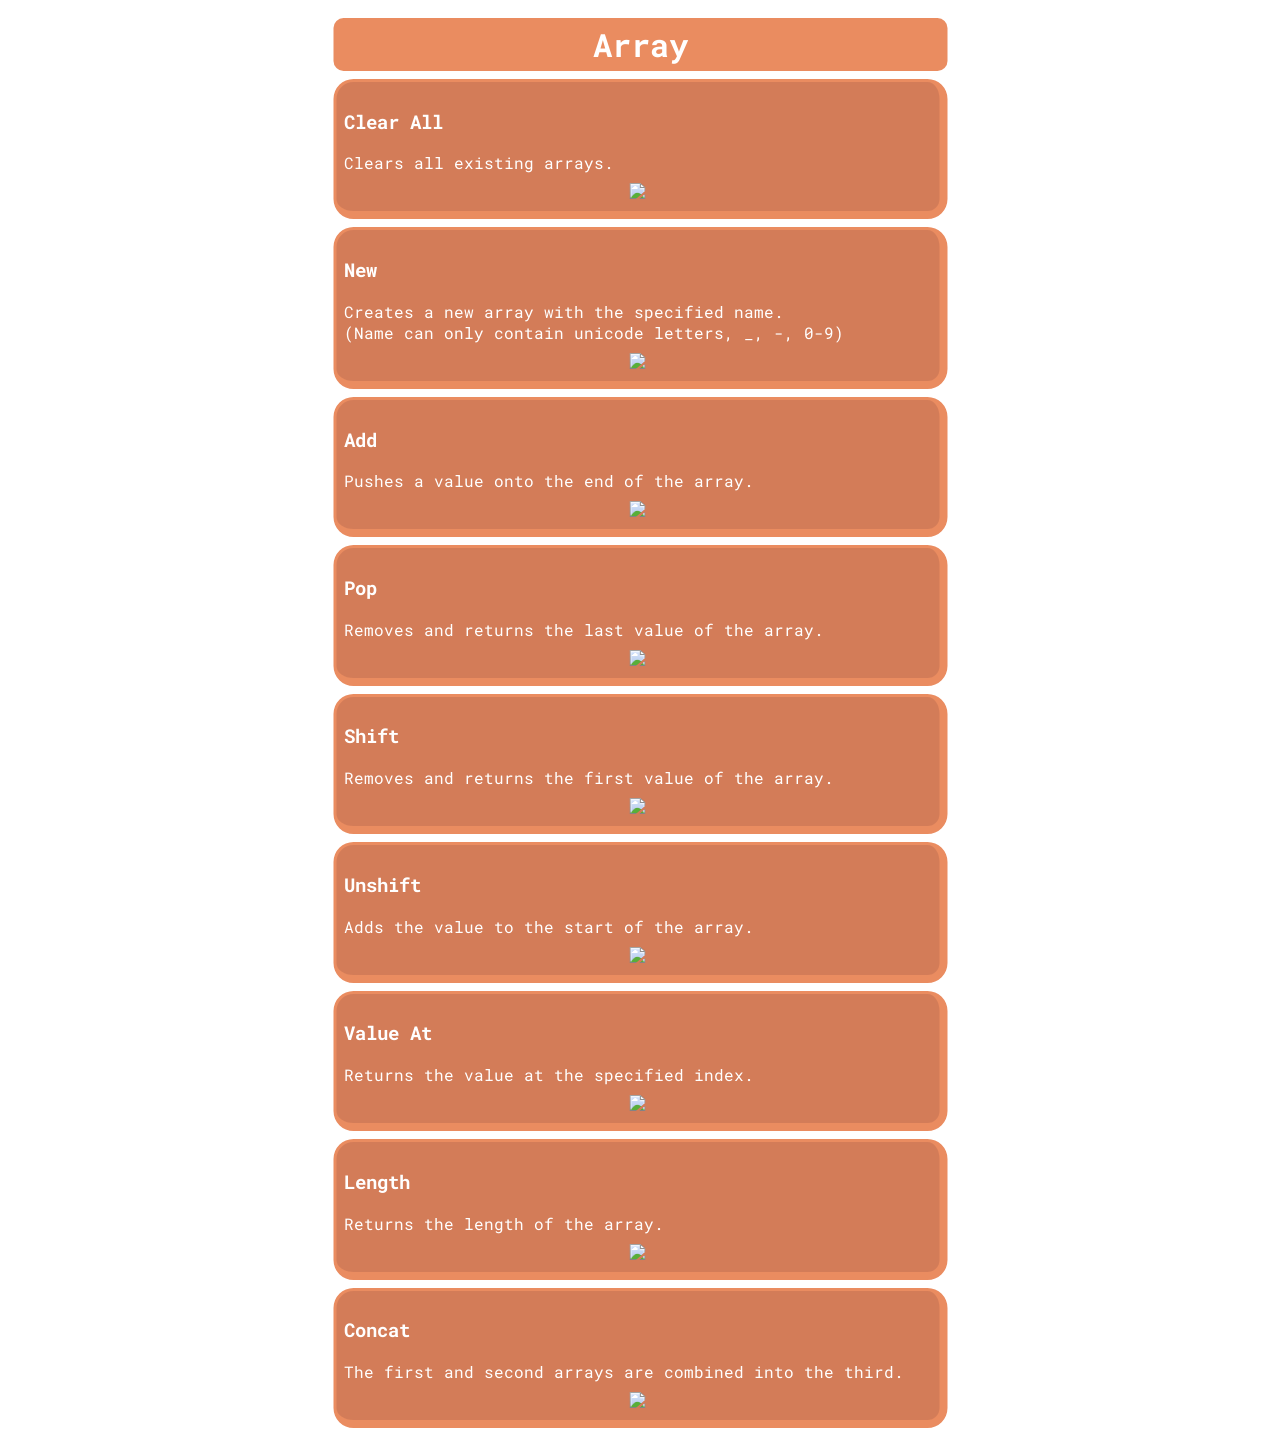
==== Documentation/Category/Array.html @ 602702c6 "Sorted files" ====
<!DOCTYPE html>
<html lang="en" dir="ltr">
  <head>
    <meta charset="utf-8">
    <title>Array</title>
    <link href="https://fonts.googleapis.com/css2?family=Roboto+Mono&display=swap" rel="stylesheet">
    <style>
      :root {
        --selection: #D37C58;
        --light: #EA8C60;
        --dark: #D37C58;
      }

      ::selection {
        color: var(--selection);
        background: #FFFFFFaa;
      }

      ::-moz-selection {
        color: var(--selection);
        background: #FFFFFFaa;
      }

      * {
        position: relative;
        color: white;
        font-family: 'Roboto Mono', monospace;
      }

      body {
        background-color: #195A84;
        background: url('https://raw.githubusercontent.com/DeltaBlock/DeltaBlock/main/Wiki/assets/grid.PNG');
        background-repeat: repeat;
      }

      .main {
        position: absolute;
        width: fit-content;
        height: fit-content;
        left: 50%;
        transform: translateX(-50%);

        display: flex;
        flex-direction: column;
        align-items: center;

        padding: 10px;
      }

      .main > * {
        min-width: fit-content;
        width: 100%;
      }

      .main > *:not(:last-child) {
        margin-bottom: 8px;
      }


      /*
          Title
      */

      .title {
        width: calc(100% + 17px);

        background-color: var(--light);
        border-radius: 10px;

        padding: 5px;
      }

      .title > h1 {
        width: fit-content;
        left: 50%;
        transform: translateX(-50%);

        margin: 0;
      }


      /*
          Block
      */

      .block {
        background-color: var(--dark);

        border: 1px solid var(--light);
        border-width: 3px 8px 8px 3px;
        border-radius: 20px;

        padding: 8px;
      }

      .block > h1 {

      }

      .block > div {

      }

      .block > img {
        position: relative;
        left: 50%;
        transform: translateX(-50%);

        margin-top: 10px;
      }
    </style>
  </head>
  <body>
    <div class='main'>
      <div class='title'>
        <h1>Array</h1>
      </div>
      <div class='block' id='block_clear_all'>
        <h3>Clear All</h3>
        <div>Clears all existing arrays.</div>
        <img src='../assets/blocks/Array/Clear All.png'>
      </div>
      <div class='block' id='block_new'>
        <h3>New</h3>
        <div>Creates a new array with the specified name.<br>(Name can only contain unicode letters, _, -, 0-9)</div>
        <img src='../assets/blocks/Array/New.png'>
      </div>
      <div class='block' id='block_push'>
        <h3>Add</h3>
        <div>Pushes a value onto the end of the array.</div>
        <img src='../assets/blocks/Array/Push.png'>
      </div>
      <div class='block' id='block_pop'>
        <h3>Pop</h3>
        <div>Removes and returns the last value of the array.</div>
        <img src='../assets/blocks/Array/Pop.png'>
      </div>
      <div class='block' id='block_shift'>
        <h3>Shift</h3>
        <div>Removes and returns the first value of the array.</div>
        <img src='../assets/blocks/Array/Shift.png'>
      </div>
      <div class='block' id='block_unshift'>
        <h3>Unshift</h3>
        <div>Adds the value to the start of the array.</div>
        <img src='../assets/blocks/Array/Unshift.png'>
      </div>
      <div class='block' id='block_value_at'>
        <h3>Value At</h3>
        <div>Returns the value at the specified index.</div>
        <img src='../assets/blocks/Array/Value At.png'>
      </div>
      <div class='block' id='block_length'>
        <h3>Length</h3>
        <div>Returns the length of the array.</div>
        <img src='../assets/blocks/Array/Length.png'>
      </div>
      <div class='block' id='block_concat'>
        <h3>Concat</h3>
        <div>The first and second arrays are combined into the third.</div>
        <img src='../assets/blocks/Array/Concat.png'>
      </div>
    </div>
  </body>
</html>
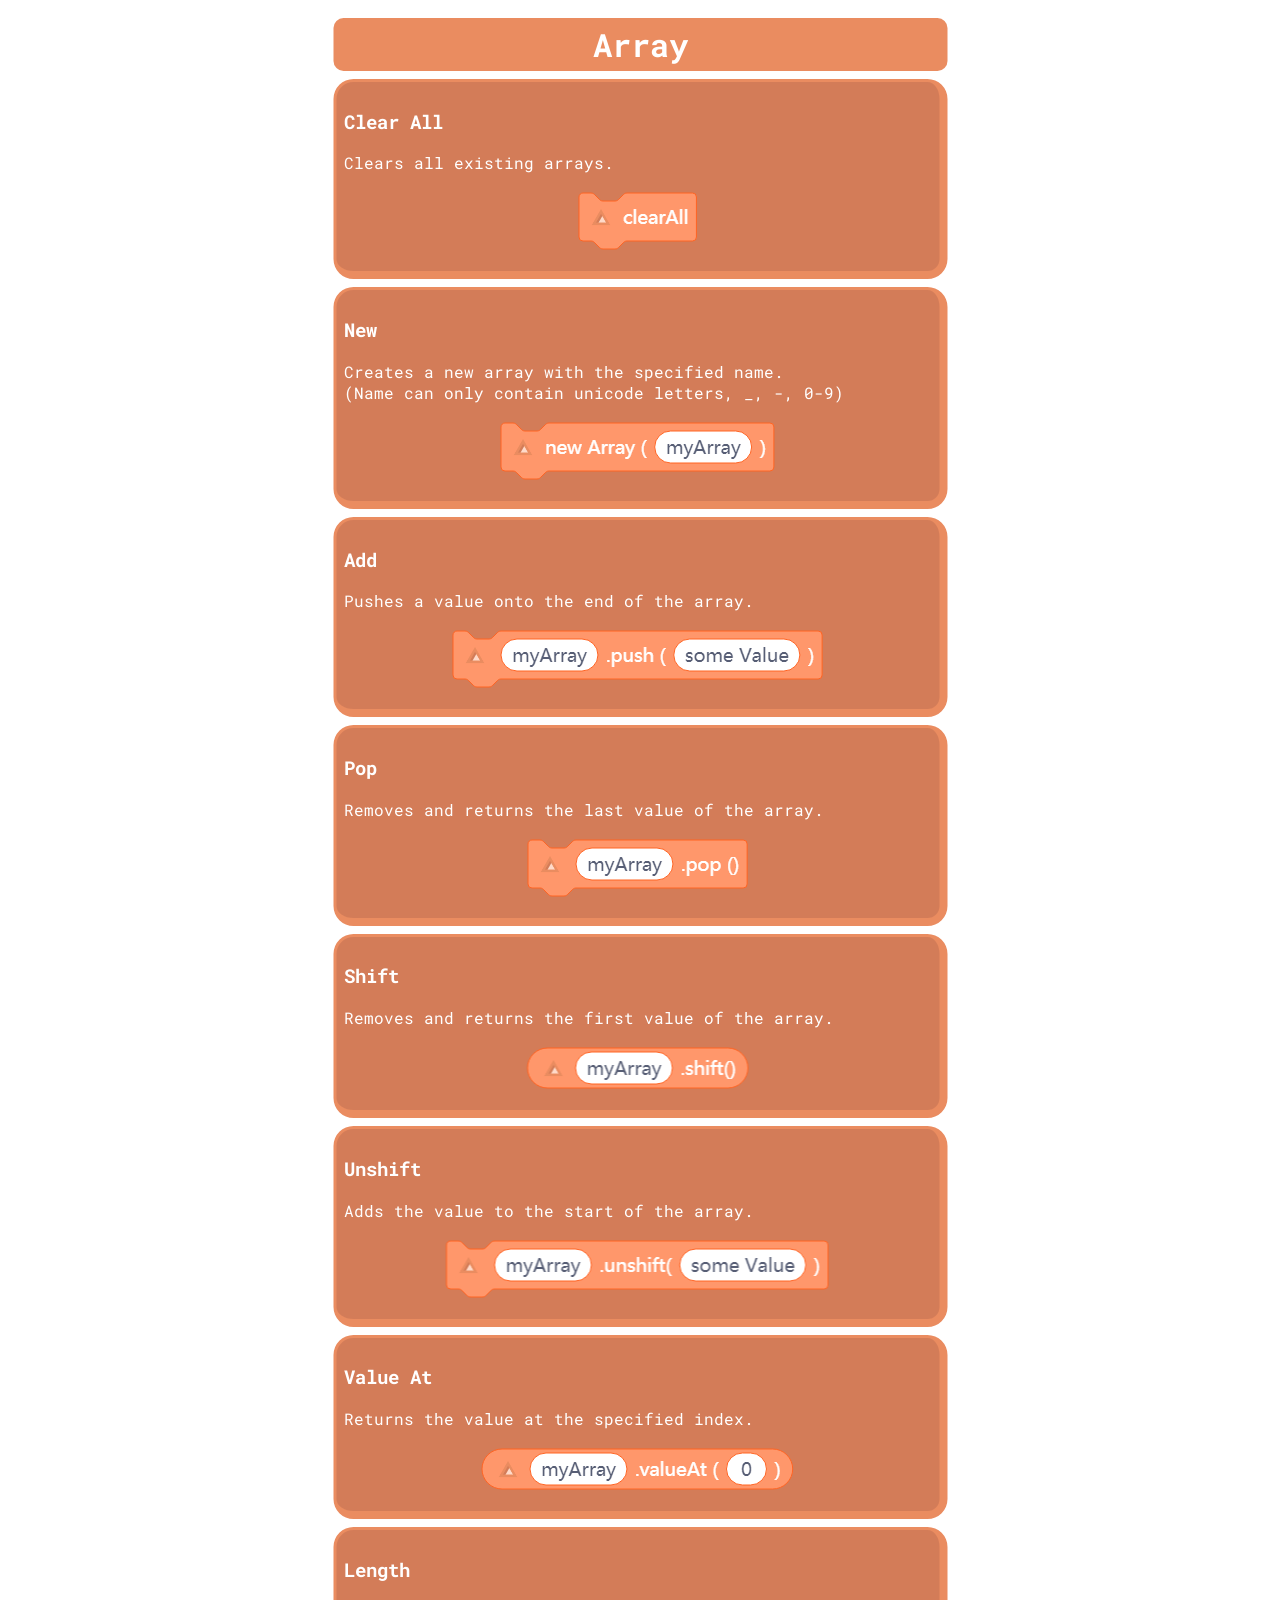
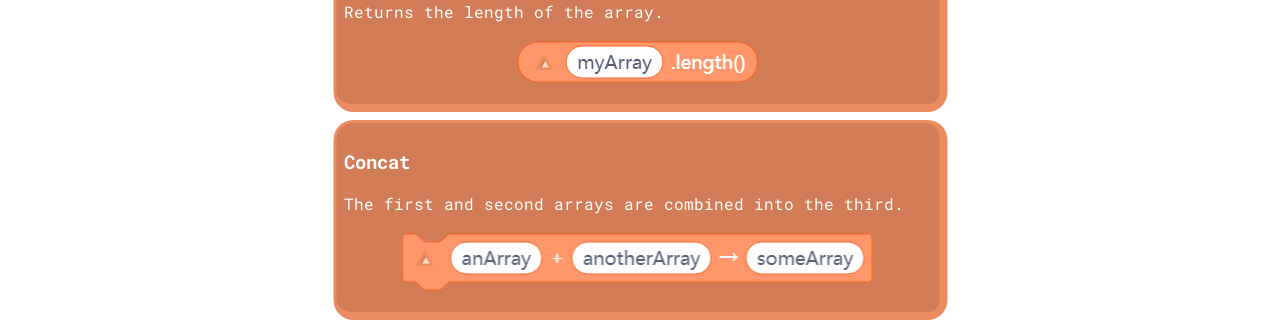
==== commit b7f81ee5: "Corrected asset paths" ====
--- a/Documentation/Category/Array.html
+++ b/Documentation/Category/Array.html
@@ -29,7 +29,7 @@
 
       body {
         background-color: #195A84;
-        background: url('https://raw.githubusercontent.com/DeltaBlock/DeltaBlock/main/Wiki/assets/grid.PNG');
+        background: url('https://raw.githubusercontent.com/DeltaBlock/DeltaBlock/main/Documentation/Assets/Grid.png');
         background-repeat: repeat;
       }
 
@@ -118,47 +118,47 @@
       <div class='block' id='block_clear_all'>
         <h3>Clear All</h3>
         <div>Clears all existing arrays.</div>
-        <img src='../assets/blocks/Array/Clear All.png'>
+        <img src='../Assets/Blocks/Array/Clear All.png'>
       </div>
       <div class='block' id='block_new'>
         <h3>New</h3>
         <div>Creates a new array with the specified name.<br>(Name can only contain unicode letters, _, -, 0-9)</div>
-        <img src='../assets/blocks/Array/New.png'>
+        <img src='../Assets/Blocks/Array/New.png'>
       </div>
       <div class='block' id='block_push'>
         <h3>Add</h3>
         <div>Pushes a value onto the end of the array.</div>
-        <img src='../assets/blocks/Array/Push.png'>
+        <img src='../Assets/Blocks/Array/Push.png'>
       </div>
       <div class='block' id='block_pop'>
         <h3>Pop</h3>
         <div>Removes and returns the last value of the array.</div>
-        <img src='../assets/blocks/Array/Pop.png'>
+        <img src='../Assets/Blocks/Array/Pop.png'>
       </div>
       <div class='block' id='block_shift'>
         <h3>Shift</h3>
         <div>Removes and returns the first value of the array.</div>
-        <img src='../assets/blocks/Array/Shift.png'>
+        <img src='../Assets/Blocks/Array/Shift.png'>
       </div>
       <div class='block' id='block_unshift'>
         <h3>Unshift</h3>
         <div>Adds the value to the start of the array.</div>
-        <img src='../assets/blocks/Array/Unshift.png'>
+        <img src='../Assets/Blocks/Array/Unshift.png'>
       </div>
       <div class='block' id='block_value_at'>
         <h3>Value At</h3>
         <div>Returns the value at the specified index.</div>
-        <img src='../assets/blocks/Array/Value At.png'>
+        <img src='../Assets/Blocks/Array/Value At.png'>
       </div>
       <div class='block' id='block_length'>
         <h3>Length</h3>
         <div>Returns the length of the array.</div>
-        <img src='../assets/blocks/Array/Length.png'>
+        <img src='../Assets/Blocks/Array/Length.png'>
       </div>
       <div class='block' id='block_concat'>
         <h3>Concat</h3>
         <div>The first and second arrays are combined into the third.</div>
-        <img src='../assets/blocks/Array/Concat.png'>
+        <img src='../Assets/Blocks/Array/Concat.png'>
       </div>
     </div>
   </body>
